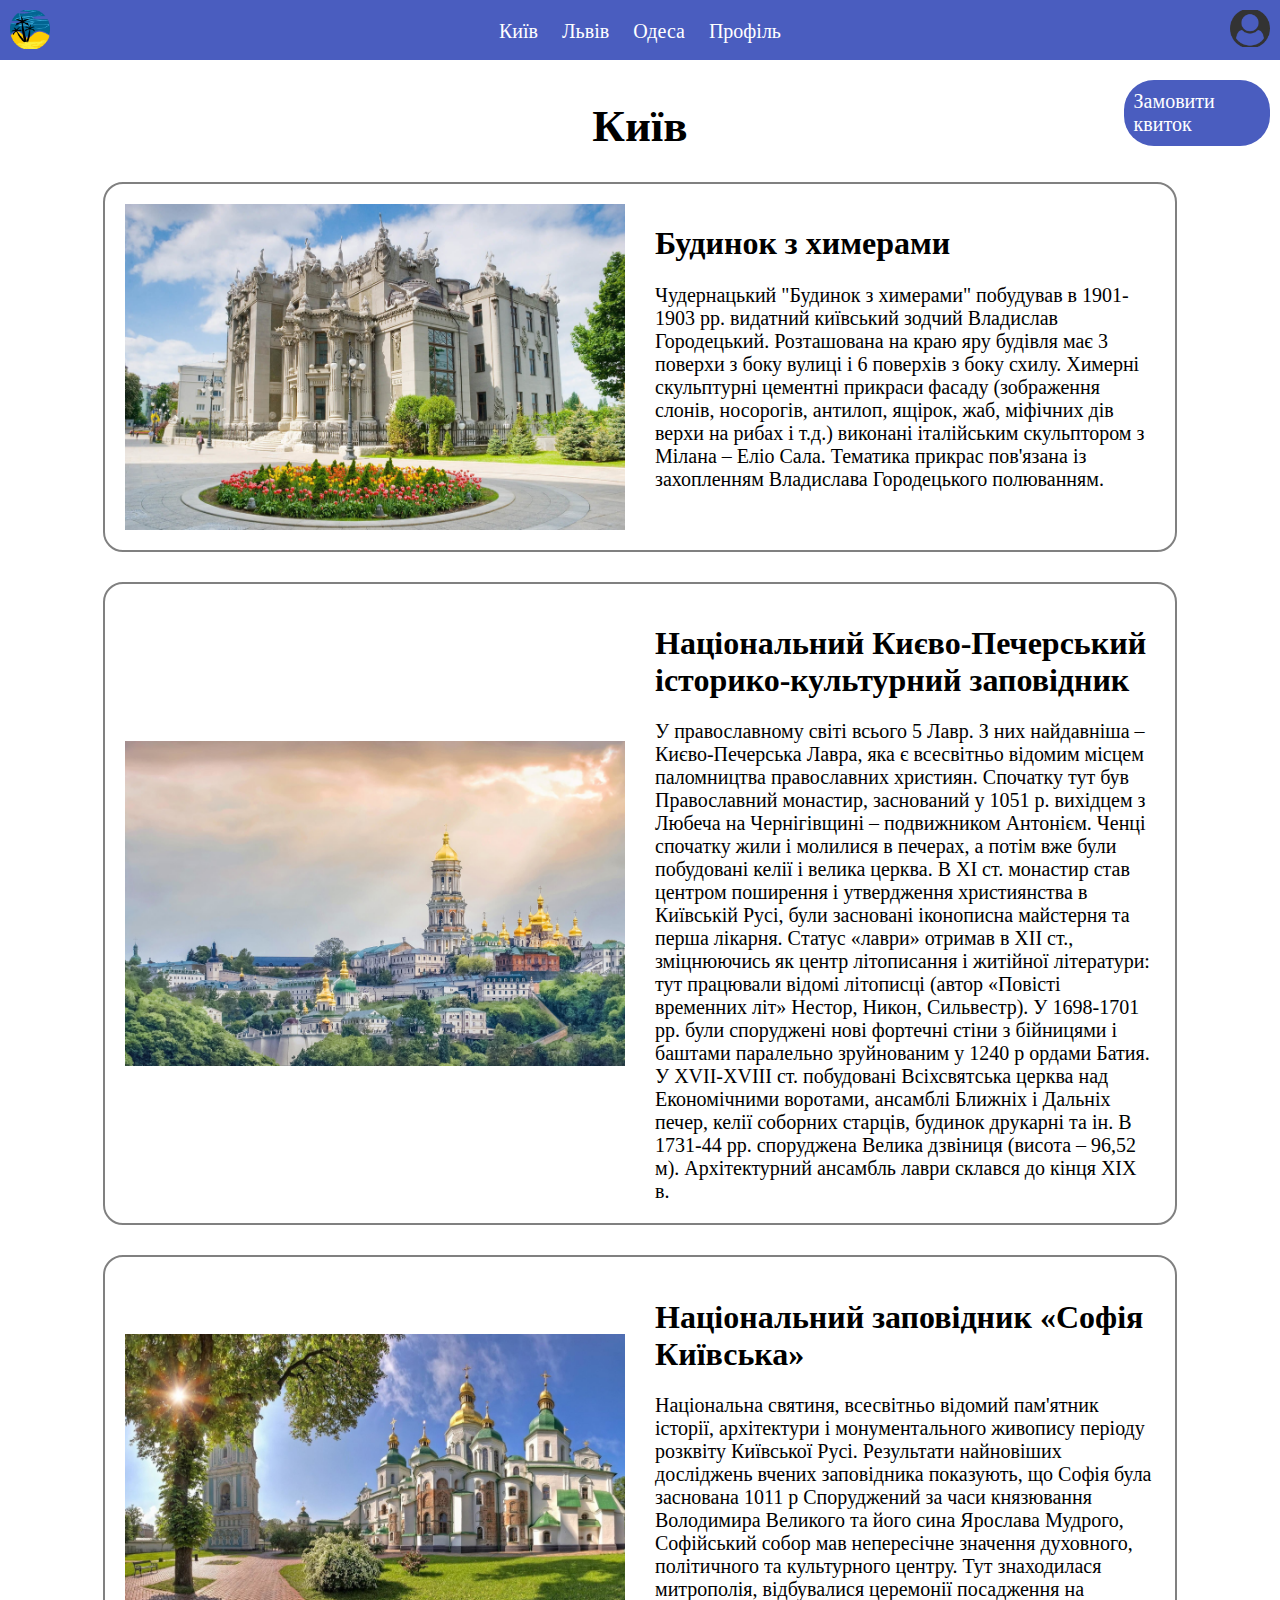
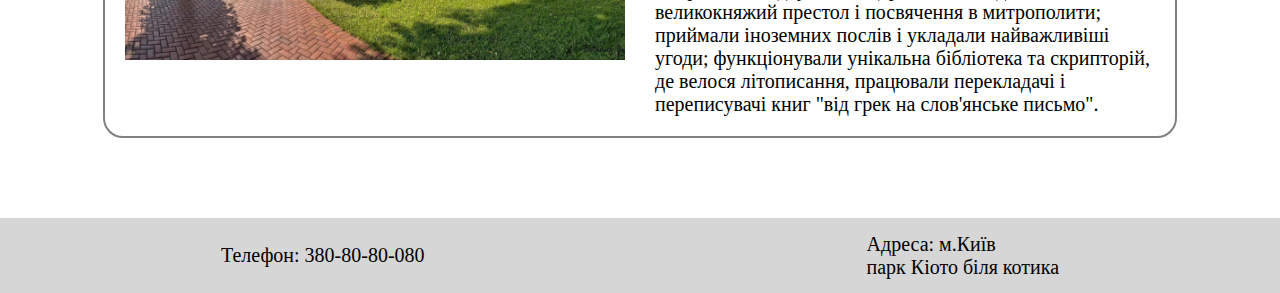
==== Kyiv.html @ ccdde41e "Initial commit" ====
<!DOCTYPE html>
<html lang="en">
<head>
    <meta charset="UTF-8">
    <meta http-equiv="X-UA-Compatible" content="IE=edge">
    <meta name="viewport" content="width=device-width, initial-scale=1.0">
    <link rel="stylesheet" href="index.css">
    <title>Document</title>
</head>
<body>
    <div class="nav">
        <a href="./index.html" class="logo navBox link">
            <img src="images/logof-1.png" alt="Logo">
        </a>
        <div class="links navBox">
            <a href="./Kyiv.html" class="link">Київ</a>
            <a href="./Lviv.html" class="link">Львів</a>
            <a href="./Odesa.html" class="link">Одеса</a>
            <a href="./profile.html" class="link">Профіль</a>
        </div>
        <a href="./login.html" class="user-icon navBox link">
            <img src="images/image-3.png" alt="User Icon">
        </a>
    </div>
    <a href="./order.html" class="btn link orderLink">Замовити квиток</a>
    <div class="main">
        <div class="cities">
            <div class="cityName">Київ</div>
            <div class="cityBox">
                <div class="cityImage">
                    <img src="./images/Kyiv1.png">
                </div>
                <div>
                    <h1 class="cityH">Будинок з химерами</h1>
                    <div class="cityDescription">Чудернацький "Будинок з химерами" побудував в 1901-1903 рр. видатний київський зодчий Владислав Городецький.
                        Розташована на краю яру будівля має 3 поверхи з боку вулиці і 6 поверхів з боку схилу. Химерні скульптурні цементні прикраси фасаду (зображення слонів, носорогів, антилоп, ящірок, жаб, міфічних дів верхи на рибах і т.д.) виконані італійським скульптором з Мілана – Еліо Сала. Тематика прикрас пов'язана із захопленням Владислава Городецького полюванням.</div>
                </div>
            </div>

            <div class="cityBox">
                <div class="cityImage">
                    <img src="./images/Kyiv2.png">
                </div>
                <div>
                    <h1 class="cityH">Національний Києво-Печерський історико-культурний заповідник</h1>
                    <div class="cityDescription">У православному світі всього 5 Лавр. З них найдавніша – Києво-Печерська Лавра, яка є всесвітньо відомим місцем паломництва православних християн.
                        Спочатку тут був Православний монастир, заснований у 1051 р. вихідцем з Любеча на Чернігівщині – подвижником Антонієм. Ченці спочатку жили і молилися в печерах, а потім вже були побудовані келії і велика церква.
                        В XI ст. монастир став центром поширення і утвердження християнства в Київській Русі, були засновані іконописна майстерня та перша лікарня. Cтатус «лаври» отримав в XII ст., зміцнюючись як центр літописання і житійної літератури: тут працювали відомі літописці (автор «Повісті временних літ» Нестор, Никон, Сильвестр). У 1698-1701 рр. були споруджені нові фортечні стіни з бійницями і баштами паралельно зруйнованим у 1240 р ордами Батия.
                        У XVII-XVIII ст. побудовані Всіхсвятська церква над Економічними воротами, ансамблі Ближніх і Дальніх печер, келії соборних старців, будинок друкарні та ін. В 1731-44 рр. споруджена Велика дзвіниця (висота – 96,52 м). Архітектурний ансамбль лаври склався до кінця XIX в.</div>
                </div>
            </div>

            <div class="cityBox">
                <div class="cityImage">
                    <img src="./images/Kyiv3.png">
                </div>
                <div>
                    <h1 class="cityH">Національний заповідник «Софія Київська»</h1>
                    <div class="cityDescription">Національна святиня, всесвітньо відомий пам'ятник історії, архітектури і монументального живопису періоду розквіту Київської Русі. Результати найновіших досліджень вчених заповідника показують, що Софія була заснована 1011 р
                        Споруджений за часи князювання Володимира Великого та його сина Ярослава Мудрого, Софійський собор мав непересічне значення духовного, політичного та культурного центру. Тут знаходилася митрополія, відбувалися церемонії посадження на великокняжий престол і посвячення в митрополити; приймали іноземних послів і укладали найважливіші угоди; функціонували унікальна бібліотека та скрипторій, де велося літописання, працювали перекладачі і переписувачі книг "від грек на слов'янське письмо".</div>
                </div>
            </div>
        </div>
    </div>
    <div class="footer flex-around">
        <div class="footerText">Телефон: 380-80-80-080</div>
        <div class="footerText">Адреса: м.Київ<br />парк Кіото біля котика</div>
    </div>
</body>
</html>
---- index.css ----
body {
    margin: 0px;
    padding: 0px;
}

img {
    width: 100%;
}

.nav {
    background-color: #4A5DBF;
    display: flex;
    justify-content: space-between;
    width: 100%;
}

.link {
    margin: 10px;
    color: white;
    text-decoration: none;
    font-size: 20px;
}

.links {
    margin: 20px;
}

.logo {
    margin: 10px;
    height: 40px;
    width: 40px;
}

.user-icon {
    margin: 10px;
    height: 40px;
    width: 40px;
}

.nav {
    height: 60px;
    position: fixed;
    width: 100vw;
}

.main {
    display: flex;
    justify-content: center;
    align-items: center;
    margin-bottom: 50px;
}

.footer {
    width: 100vw;
    height: 75px;
    background-color: #D6D6D6;
}

.footerText {
    font-size: 20px;
}

.flex-around {
    display: flex;
    justify-content: space-around;
    align-items: center;
}

.mainText {
    display: flex;
    align-items: center;
    height: 82.6vh;
    text-align: center;
    font-size: 128px;
    font-weight: bold;
}

.label {
    margin: 10px;
    text-align: center;
    font-size: 30px;
}

.inputDiv {
    margin: 10px;
}

.flex-center {
    display: flex;
    justify-content: center;
}

.input {
    background-color: #D9D9D9;
    color: white;
    border: none;
    padding: 5px;
    border-radius: 10px;
    font-size: 20px;
}

.btn {
    background-color: #4A5DBF;
    color: white;
    padding: 10px;
    border-radius: 30px;
    border: none;
    font-size: 20px;
}

.profileLink {
    margin: 10px;
    color: black;
    font-size: 30px;
    font-weight: bold;
    text-decoration: none;
}

.ticketBox {
    background-color: #C6C6C6;
    padding: 10px;
    border-radius: 20px;
    font-size: 20px;
    margin-bottom: 30px;
}

.ticketBold {
    font-weight: bold;
    margin: 5px;
}

.flex {
    display: flex;
}

.date {
    margin: 5px;
}

.profileLinks {
    position: fixed;
    top: 80px;
    left: 41.5%;
}

.cityName {
    font-size: 45px;
    font-weight: bold;
    text-align: center;
}

.orderLink {
    position: fixed;
    top: 70px;
    left: 87%;
}

.cities {
    margin-top: 100px;
}

.cityBox {
    display: flex;
    justify-content: center;
    gap: 30px;
    margin: 30px;
    border: 2px solid gray;
    border-radius: 20px;
    padding: 20px;
}

.cityImage {
    width: 500px;
    display: flex;
    align-items: center;
}

.cityDescription {
    width: 500px;
    word-wrap: break-word;
    font-size: 20px;
}

.cityH {
    width: 500px;
    word-wrap: break-word;
}

.center {
    display: flex;
    align-items: center;
    justify-content: center;
    height: 90vh;
}
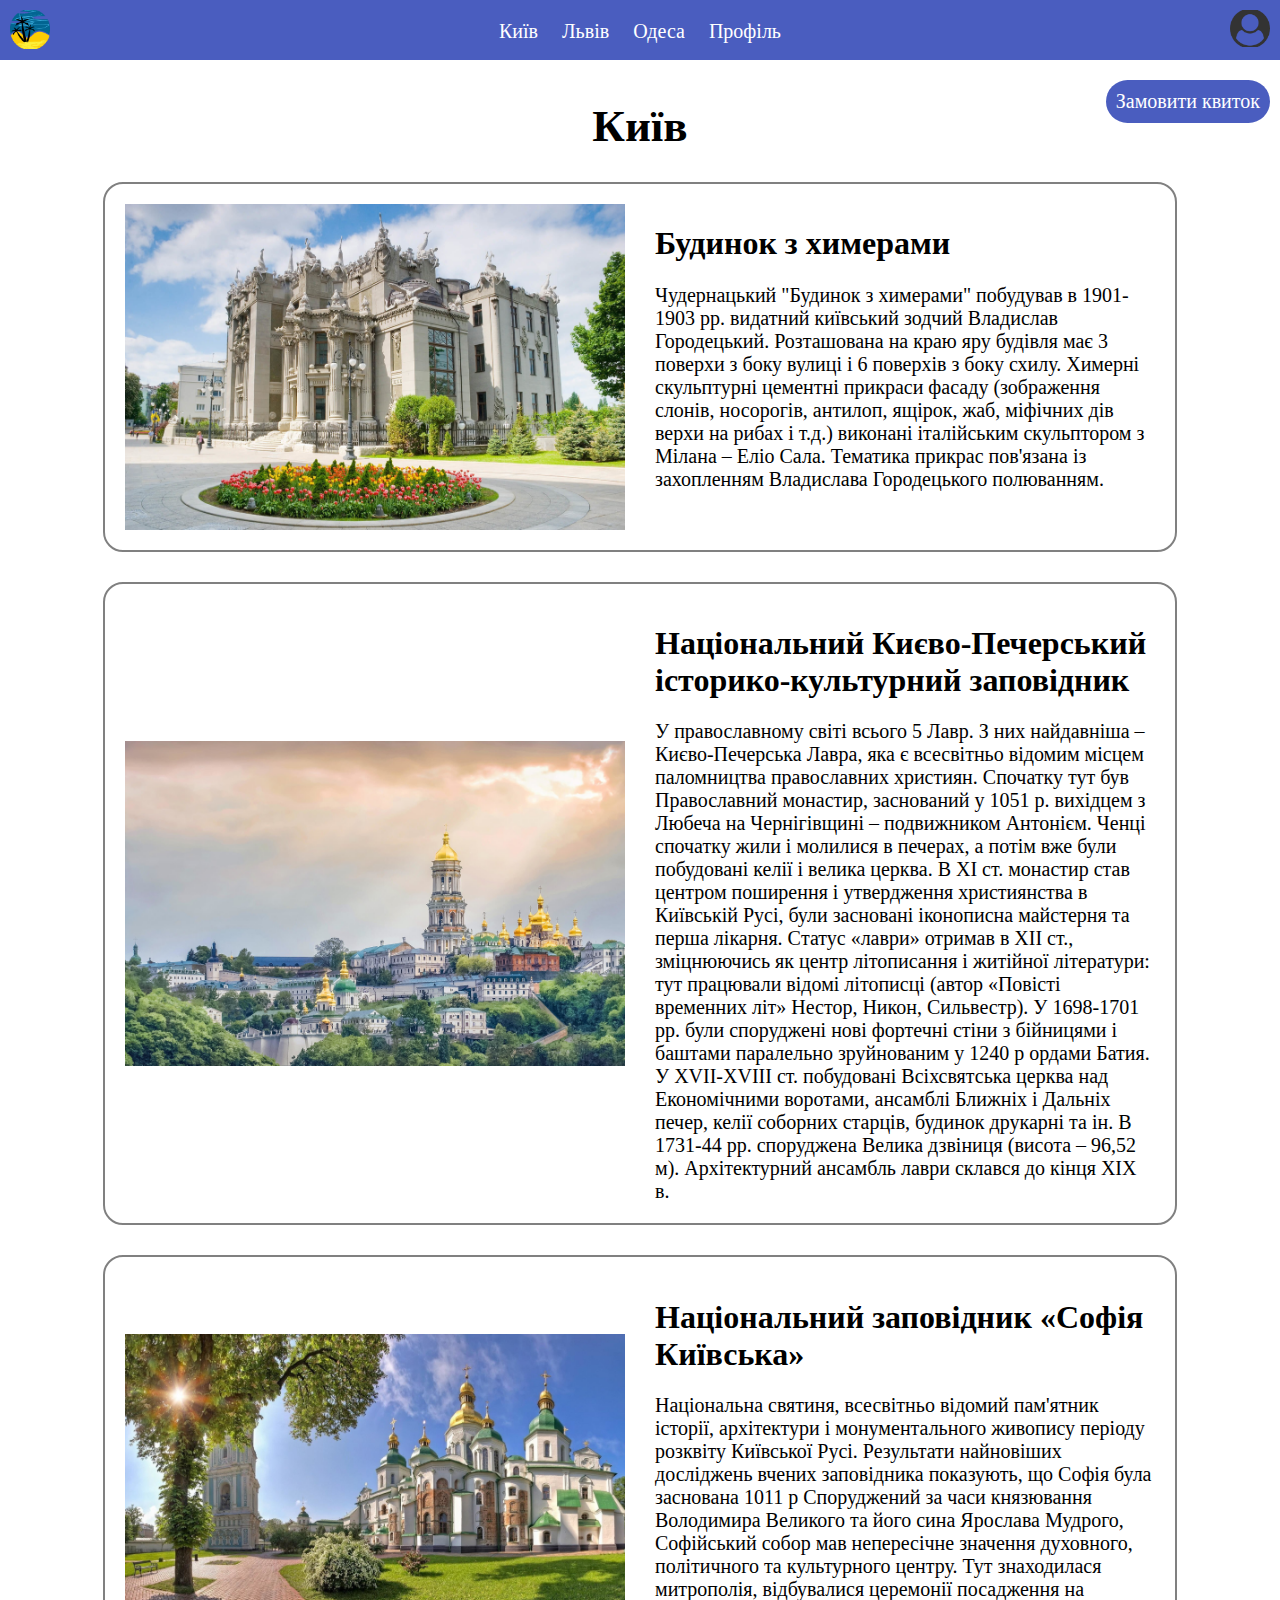
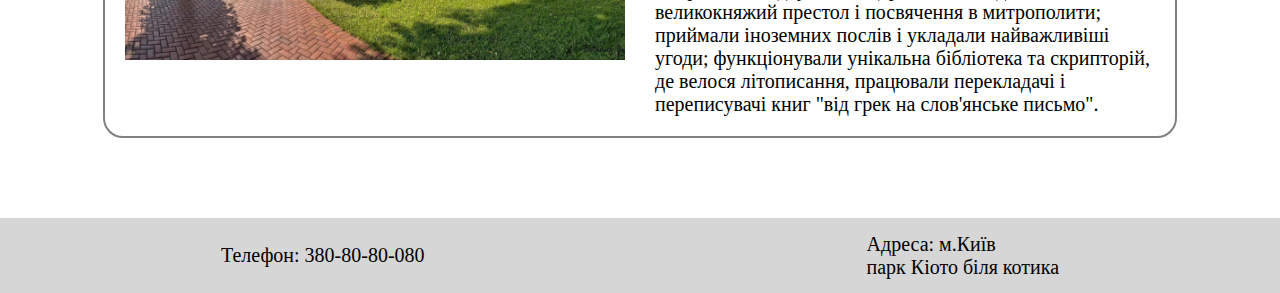
==== commit 6db9e288: "mobile version" ====
--- a/Kyiv.html
+++ b/Kyiv.html
@@ -30,10 +30,12 @@
                 <div class="cityImage">
                     <img src="./images/Kyiv1.png">
                 </div>
-                <div>
-                    <h1 class="cityH">Будинок з химерами</h1>
-                    <div class="cityDescription">Чудернацький "Будинок з химерами" побудував в 1901-1903 рр. видатний київський зодчий Владислав Городецький.
-                        Розташована на краю яру будівля має 3 поверхи з боку вулиці і 6 поверхів з боку схилу. Химерні скульптурні цементні прикраси фасаду (зображення слонів, носорогів, антилоп, ящірок, жаб, міфічних дів верхи на рибах і т.д.) виконані італійським скульптором з Мілана – Еліо Сала. Тематика прикрас пов'язана із захопленням Владислава Городецького полюванням.</div>
+                <div class="flex-center">
+                    <div>
+                        <h1 class="cityH">Будинок з химерами</h1>
+                        <div class="cityDescription">Чудернацький "Будинок з химерами" побудував в 1901-1903 рр. видатний київський зодчий Владислав Городецький.
+                            Розташована на краю яру будівля має 3 поверхи з боку вулиці і 6 поверхів з боку схилу. Химерні скульптурні цементні прикраси фасаду (зображення слонів, носорогів, антилоп, ящірок, жаб, міфічних дів верхи на рибах і т.д.) виконані італійським скульптором з Мілана – Еліо Сала. Тематика прикрас пов'язана із захопленням Владислава Городецького полюванням.</div>
+                    </div>
                 </div>
             </div>
 
@@ -62,7 +64,7 @@
             </div>
         </div>
     </div>
-    <div class="footer flex-around">
+    <div class="footer">
         <div class="footerText">Телефон: 380-80-80-080</div>
         <div class="footerText">Адреса: м.Київ<br />парк Кіото біля котика</div>
     </div>
--- a/index.css
+++ b/index.css
@@ -12,6 +12,7 @@
     display: flex;
     justify-content: space-between;
     width: 100%;
+    z-index: 1;
 }
 
 .link {
@@ -51,9 +52,23 @@
 }
 
 .footer {
-    width: 100vw;
-    height: 75px;
+    width: 100%;
+    min-height: 75px;
     background-color: #D6D6D6;
+    display: flex;
+    justify-content: space-around;
+    align-items: center;
+}
+
+@media screen and (max-width: 800px) {
+    .footer {
+        display: block;
+        text-align: center;   
+    }
+    .footerText {
+        font-size: 20px;
+        margin-top: 20px;
+    }
 }
 
 .footerText {
@@ -73,6 +88,12 @@
     text-align: center;
     font-size: 128px;
     font-weight: bold;
+}
+
+@media screen and (max-width: 800px) {
+    .mainText {
+        font-size: 64px; 
+    }
 }
 
 .label {
@@ -138,9 +159,8 @@
 }
 
 .profileLinks {
-    position: fixed;
+    position: relative;
     top: 80px;
-    left: 41.5%;
 }
 
 .cityName {
@@ -152,7 +172,7 @@
 .orderLink {
     position: fixed;
     top: 70px;
-    left: 87%;
+    right: 0px;
 }
 
 .cities {
@@ -169,21 +189,46 @@
     padding: 20px;
 }
 
-.cityImage {
-    width: 500px;
-    display: flex;
-    align-items: center;
-}
-
-.cityDescription {
-    width: 500px;
-    word-wrap: break-word;
-    font-size: 20px;
-}
-
-.cityH {
-    width: 500px;
-    word-wrap: break-word;
+@media screen and (max-width: 800px) {
+    .cityBox {        
+        display: block;
+        margin-right: 0px;
+        margin-left: 0px;
+        padding-right: 0px;
+        padding-left: 0px;
+    }
+    .cityImage {
+        width: 100%;
+    }
+    .cityH {
+        
+        word-wrap: break-word;
+        text-align: center;
+    }
+    .cityDescription {
+        
+        word-wrap: break-word;
+        font-size: 18px;
+        text-align: center;
+    }
+}
+
+@media screen and (min-width: 800px) {
+    .cityImage {
+        width: 500px;
+        display: flex;
+        align-items: center;
+    }
+    .cityDescription {
+        width: 500px;
+        word-wrap: break-word;
+        font-size: 20px;
+    }
+
+    .cityH {
+        width: 500px;
+        word-wrap: break-word;
+    }
 }
 
 .center {
